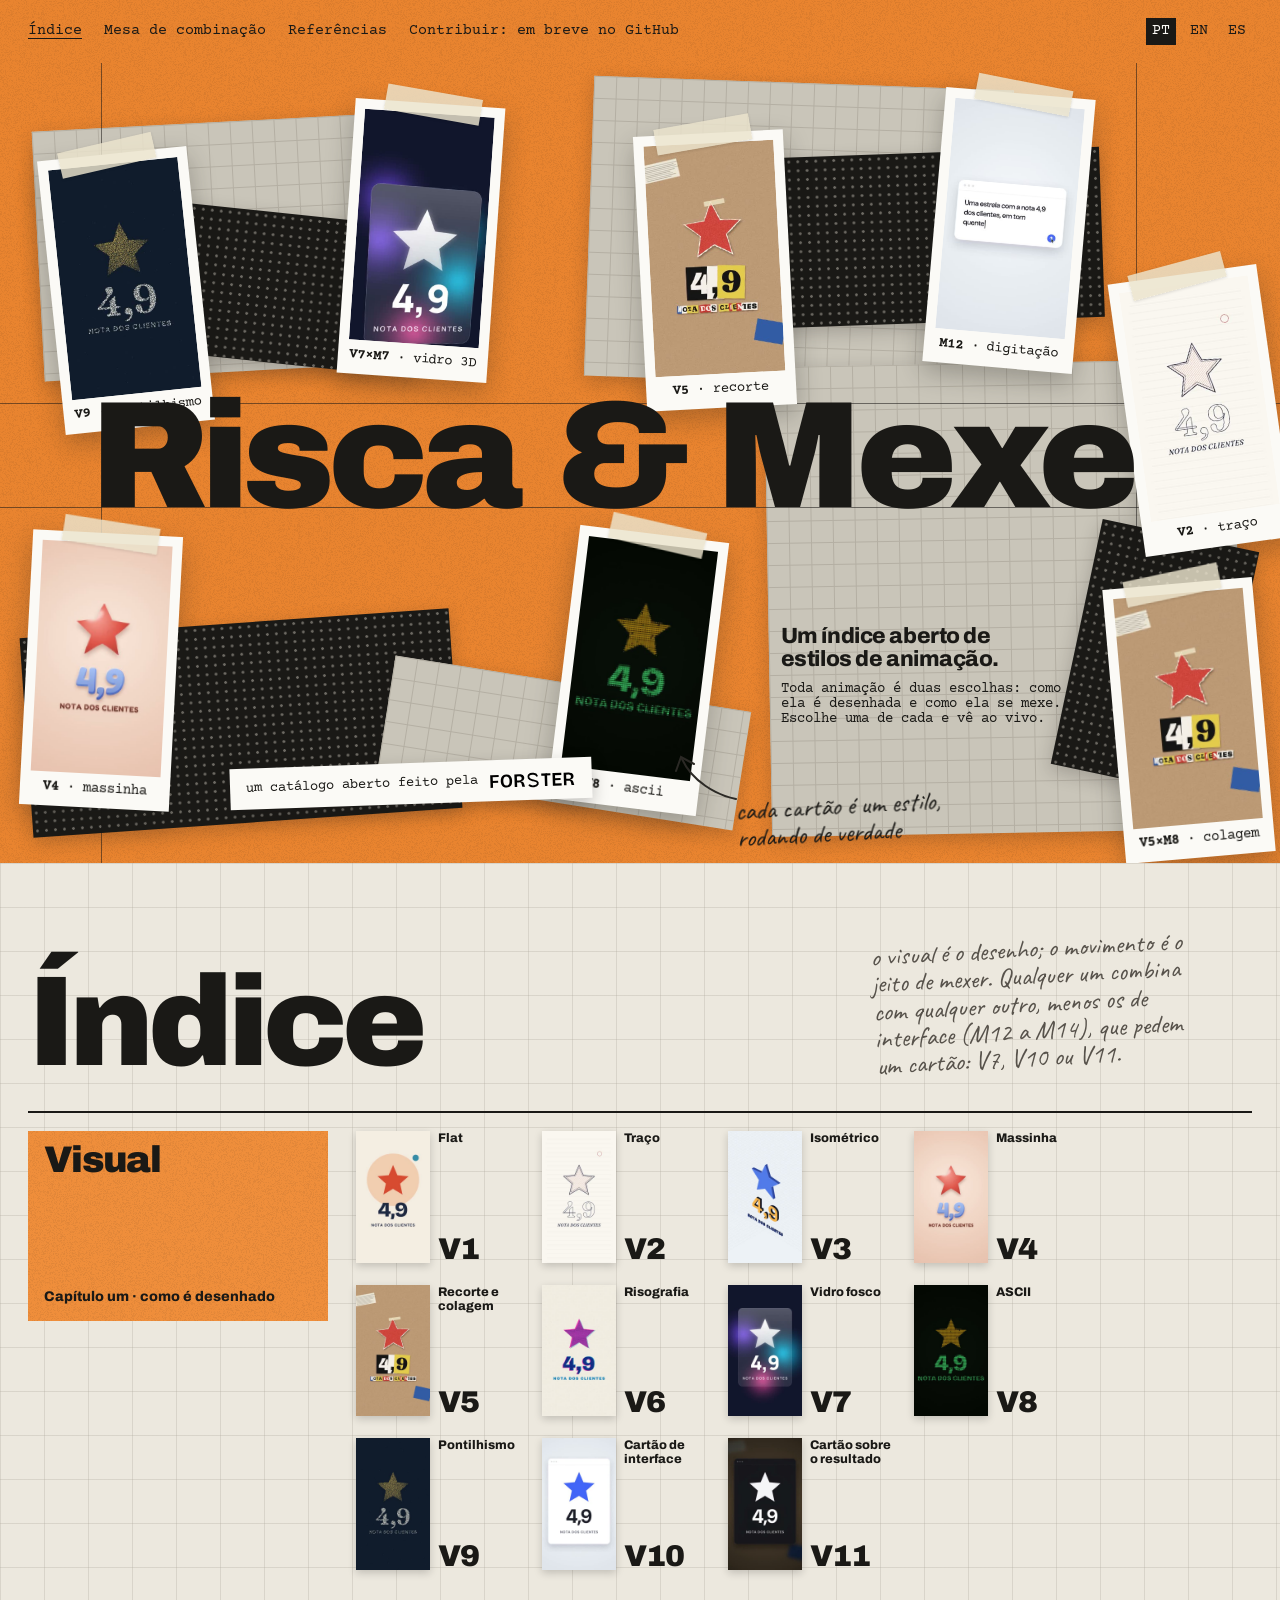
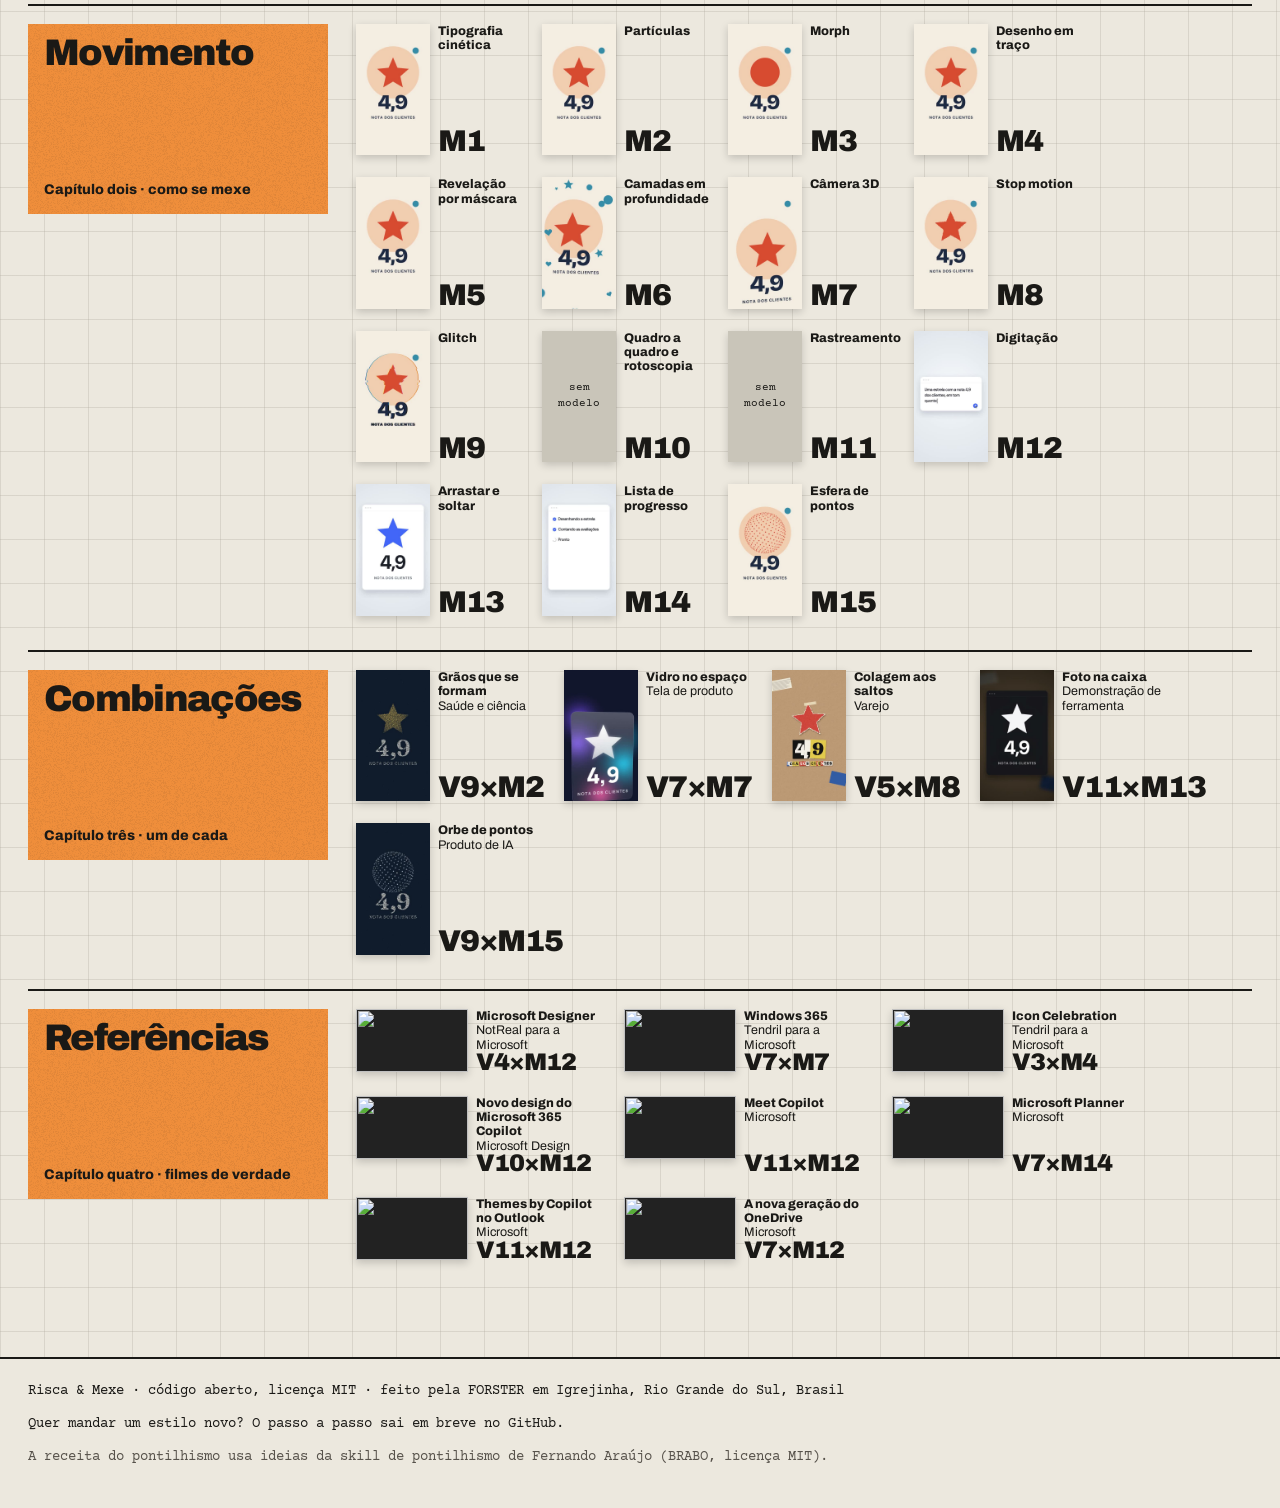
==== index.html @ 5625c89c "Risca & Mexe: primeira versão do site Páginas do Claude Design (índice, item, mesa e referências) na" ====
<!doctype html>
<html lang="pt-BR">
<head>
<meta charset="utf-8">
<meta name="viewport" content="width=device-width, initial-scale=1">
<title>Risca &amp; Mexe</title>
<meta name="description" content="Um índice aberto de estilos de animação. Toda animação são duas escolhas: como ela é desenhada e como ela se mexe. Escolha uma de cada, veja ao vivo e leve a receita para a IA.">
<meta property="og:title" content="Risca &amp; Mexe">
<meta property="og:description" content="Um índice aberto de estilos de animação: escolha como desenhar e como mexer, e veja ao vivo.">
<meta property="og:image" content="https://riscaemexe.com.br/img/compartilhar.jpg">
<meta property="og:type" content="website">
<meta name="twitter:card" content="summary_large_image">
<link rel="icon" href="img/icone.svg" type="image/svg+xml">
<link rel="preconnect" href="https://fonts.googleapis.com">
<link rel="stylesheet" href="https://fonts.googleapis.com/css2?family=Archivo:wdth,wght@62..125,400..900&family=Caveat:wght@500;600&family=Courier+Prime:wght@400;700&display=swap">
<link rel="stylesheet" href="estilo.css">
<script src="textos.js"></script>
<style>
  /* capa: a colagem sobre o papel laranja */
  .capa { position: relative; overflow: hidden; background: var(--laranja-fundo); min-height: 860px; --lp: clamp(104px, 24vw, 150px); --fs: clamp(76px, 11.87vw, 185px); }
  .capa .palco { position: relative; max-width: 1440px; height: 800px; margin: 0 auto; }
  .capa h1 { position: absolute; left: 7%; top: 330px; font-size: var(--fs); z-index: 3; white-space: nowrap; word-spacing: .1em; }
  .capa .sub { position: absolute; left: 61%; top: 540px; width: 280px; font-family: var(--f-titulo); font-weight: 800; font-size: 22px; line-height: 1.08; letter-spacing: -0.02em; z-index: 3; }
  .capa .sub b { display: block; margin-top: 10px; font-family: var(--f-maquina); font-weight: 400; font-size: 14px; letter-spacing: 0; }
  .capa .polaroide { width: 150px; z-index: 2; left: var(--x); top: var(--y); transform: rotate(var(--r)); }
  .capa .polaroide:hover { z-index: 6; }
  .capa .etiqueta { z-index: 4; left: 18%; top: 700px; transform: rotate(-2deg); }
  .capa .etiqueta img { height: 18px; width: auto; }
  .seta { position: absolute; z-index: 4; }
  .capa svg.seta { left: 52.5%; top: 688px; }
  .capa .nota-capa { left: 57.5%; top: 702px; width: 260px; transform: rotate(-3deg); }

  /* índice */
  .indice { position: relative; padding: 72px 28px 96px; }
  .indice .largura { max-width: 1380px; margin: 0 auto; display: grid; gap: 34px; }
  .indice h2 { font-size: clamp(72px, 10vw, 150px); }
  .abertura { display: flex; flex-wrap: wrap; justify-content: space-between; align-items: flex-end; gap: 18px 40px; }
  .abertura .nota { width: 330px; max-width: 100%; margin: 0 4% 6px 0; transform: rotate(-3deg); }
  .capitulo { display: grid; grid-template-columns: 300px 1fr; gap: 28px; align-items: start; border-top: 2px solid var(--tinta); padding-top: 18px; }
  .capitulo .bloco { background: var(--laranja); min-height: 190px; padding: 14px 16px; display: flex; flex-direction: column; justify-content: space-between; position: relative; overflow: hidden; }
  .capitulo .bloco h3 { font-size: 37px; position: relative; }
  .capitulo .bloco span { font-weight: 800; font-size: 14px; position: relative; }
  .miniaturas { display: flex; flex-wrap: wrap; gap: 22px 18px; }
  .mini { display: grid; grid-template-columns: 74px auto; grid-template-rows: auto 1fr; column-gap: 8px; text-decoration: none; width: 168px; }
  .mini .cartaz { grid-row: 1 / 3; position: relative; width: 74px; aspect-ratio: 9 / 16; background: #222; overflow: hidden; box-shadow: 0 3px 8px rgba(0,0,0,.18); }
  .mini .cartaz img, .mini .cartaz video { position: absolute; inset: 0; width: 100%; height: 100%; object-fit: cover; }
  .mini .nome { font-weight: 800; font-size: 12.5px; line-height: 1.15; }
  .mini .n { align-self: end; font-family: var(--f-titulo); font-weight: 900; font-size: 30px; letter-spacing: -0.04em; line-height: .9; }
  .mini.ref .cartaz { background: var(--cinza); display: grid; place-items: center; font-family: var(--f-maquina); font-size: 11px; text-align: center; padding: 4px; }
  .mini.filme { width: 250px; grid-template-columns: 112px minmax(0, 1fr); }
  .mini.filme .cartaz { width: 112px; aspect-ratio: 16 / 9; }
  .mini.filme .n { font-size: 24px; }

  /* celular e tablet: quatro polaroides no alto e o texto em coluna, sem nada por cima de nada */
  @media (max-width: 900px) {
    .capa { min-height: 0; }
    .capa .palco { height: auto; display: flex; flex-direction: column; align-items: flex-start; padding: calc((var(--lp) - 20px) * 16 / 9 + 100px) 20px 52px; }
    .capa .so-largo, .capa svg.seta, .capa .polaroide.extra { display: none; }
    .capa .retalho.pontilhado { margin-top: -70px; }   /* o retalho escuro fica atrás das polaroides, longe da nota a lápis */
    .capa .polaroide { width: var(--lp); left: calc(3% + var(--i) * (94% - var(--lp)) / 3); top: var(--ym); }
    .capa h1, .capa .sub, .capa .etiqueta, .capa .nota-capa { position: relative; left: auto; top: auto; }
    .capa .nota-capa { order: -1; width: auto; max-width: 300px; margin: 0 0 20px; }
    .capa h1 { white-space: normal; font-size: clamp(64px, 17vw, 150px); }
    .capa .sub { width: auto; max-width: 340px; margin: 24px 0 0; }
    .capa .etiqueta { margin-top: 26px; }
    .capitulo { grid-template-columns: 1fr; }
  }
</style>
</head>
<body>

<section class="capa" aria-label="Capa" data-ta="aria-label:capa">
  <div class="grao"></div>
  <header class="topo">
    <nav><a href="index.html" aria-current="page" data-t="navIndice">Índice</a><a href="Mesa.html" data-t="navMesa">Mesa de combinação</a><a href="Referencias.html" data-t="navRefs">Referências</a><span data-t="navContribuir">Contribuir: em breve no GitHub</span></nav>
    <div class="linguas" aria-label="Língua" data-ta="aria-label:lingua"><a href="index.html" hreflang="pt-BR" data-lingua="pt" aria-current="true">PT</a><a href="index.html?lang=en" hreflang="en" data-lingua="en">EN</a><a href="index.html?lang=es" hreflang="es" data-lingua="es">ES</a></div>
  </header>
  <div class="palco" id="colagem">
    <!-- retalhos (os de baixo e as guias ficam só na tela larga) -->
    <div class="retalho quadriculado" style="left:3%;top:60px;width:330px;height:250px;transform:rotate(-3deg)"></div>
    <div class="retalho pontilhado so-largo" style="left:10%;top:150px;width:300px;height:150px;transform:rotate(6deg)"></div>
    <div class="retalho quadriculado" style="left:46%;top:20px;width:420px;height:300px;transform:rotate(2deg)"></div>
    <div class="retalho pontilhado" style="left:58%;top:90px;width:360px;height:170px;transform:rotate(-2deg)"></div>
    <div class="retalho quadriculado so-largo" style="left:60%;top:300px;width:470px;height:470px;transform:rotate(-1deg)"></div>
    <div class="retalho pontilhado so-largo" style="left:2%;top:560px;width:430px;height:200px;transform:rotate(-4deg)"></div>
    <div class="retalho quadriculado so-largo" style="left:30%;top:620px;width:360px;height:120px;transform:rotate(9deg)"></div>
    <div class="retalho pontilhado so-largo" style="left:84%;top:470px;width:160px;height:250px;transform:rotate(12deg)"></div>

    <!-- as guias finas: no alto das maiúsculas, na linha de base e nas duas pontas do título; acompanham o tamanho dele (--fs) -->
    <div class="guia-h so-largo" style="top:calc(330px + .066 * var(--fs))"></div>
    <div class="guia-h so-largo" style="top:calc(330px + .754 * var(--fs))"></div>
    <div class="guia-v so-largo" style="left:calc(7% + .074 * var(--fs))"></div>
    <div class="guia-v so-largo" style="left:calc(7% + 6.8875 * var(--fs))"></div>

    <h1 class="titulo">Risca &amp; Mexe</h1>
    <p class="sub" data-th="sub">Um índice aberto de estilos de animação.<b>Toda animação é duas escolhas: como ela é desenhada e como ela se mexe. Escolhe uma de cada e vê ao vivo.</b></p>

    <div class="etiqueta"><span data-t="etiqueta">um catálogo aberto feito pela</span><img src="img/forster.svg" alt="FORSTER"></div>
    <svg class="seta" width="70" height="60" viewBox="0 0 70 60" fill="none" stroke="#2b2925" stroke-width="2" stroke-linecap="round"><path d="M64 48 C 44 44, 20 30, 10 8"/><path d="M4 20 L 9 6 L 22 13"/></svg>
    <p class="mao seta nota-capa" data-t="notaCapa">cada cartão é um estilo, rodando de verdade</p>
  </div>
</section>

<section class="indice papel-fundo" id="indice" aria-label="Índice" data-ta="aria-label:indice">
  <div class="largura">
    <div class="abertura">
      <h2 class="titulo" data-t="indice">Índice</h2>
      <p class="mao nota" data-t="notaIndice">o visual é o desenho; o movimento é o jeito de mexer. Qualquer um combina com qualquer outro, menos os de interface (M12 a M14), que pedem um cartão: V7, V10 ou V11.</p>
    </div>
    <div class="capitulo">
      <div class="bloco"><div class="grao"></div><h3 class="titulo" data-t="visual">Visual</h3><span data-t="cap1">Capítulo um · como é desenhado</span></div>
      <div class="miniaturas" id="indV"></div>
    </div>
    <div class="capitulo">
      <div class="bloco"><div class="grao"></div><h3 class="titulo" data-t="movimento">Movimento</h3><span data-t="cap2">Capítulo dois · como se mexe</span></div>
      <div class="miniaturas" id="indM"></div>
    </div>
    <div class="capitulo">
      <div class="bloco"><div class="grao"></div><h3 class="titulo" data-t="combinacoes">Combinações</h3><span data-t="cap3">Capítulo três · um de cada</span></div>
      <div class="miniaturas" id="indX"></div>
    </div>
    <div class="capitulo">
      <div class="bloco"><div class="grao"></div><h3 class="titulo" data-t="referencias">Referências</h3><span data-t="cap4">Capítulo quatro · filmes de verdade</span></div>
      <div class="miniaturas" id="indR"></div>
    </div>
  </div>
</section>

<footer class="rodape" id="contribuir">
  <span data-t="rodapeFeito">Risca &amp; Mexe · código aberto, licença MIT · feito pela FORSTER em Igrejinha, Rio Grande do Sul, Brasil</span>
  <span data-t="rodapeEstilo">Quer mandar um estilo novo? O passo a passo sai em breve no GitHub.</span>
  <span class="credito" data-t="rodapeCredito">A receita do pontilhismo usa ideias da skill de pontilhismo de Fernando Araújo (BRABO, licença MIT).</span>
</footer>

<script src="itens.js"></script>
<script src="referencias.js"></script>
<script src="traducoes.js"></script>
<script>
aplicarLingua(LINGUA); aplicarTextos();   // a língua do endereço troca os dados e os textos fixos antes de montar
const { visuais, movimentos, combinacoes } = window.MI;
const calmo = matchMedia('(prefers-reduced-motion: reduce)').matches;   // "reduzir movimento": vídeos parados, mostrando a capa

// polaroides da capa: [arquivo, número, esquerda, topo, giro] (a legenda vem de textos.js, na mesma ordem); no celular ficam só as quatro primeiras, no alto
const CAPA = [
  ['V9_pontilhismo', 'V9', '4%', 90, -6], ['X2_vidro-camera3d', 'V7×M7', '27%', 40, 4],
  ['V5_recorte', 'V5', '50%', 70, -3], ['M12_digitacao', 'M12', '73%', 30, 5],
  ['V2_traco', 'V2', '88%', 210, -8], ['V8_ascii', 'V8', '44%', 470, 7],
  ['X3_recorte-stopmotion', 'V5×M8', '87%', 520, -5], ['V4_massinha', 'V4', '2%', 470, 3],
];
const ALTO_CELULAR = [18, 0, 30, 8];
document.getElementById('colagem').insertAdjacentHTML('beforeend', CAPA.map(([a, n, x, y, r], i) => `
  <div class="polaroide${i > 3 ? ' extra' : ''}" style="--x:${x};--y:${y}px;--r:${r}deg;--i:${i};--ym:${ALTO_CELULAR[i] || 0}px">
    <video src="v/${PASTA}${a}.mp4" poster="capas/${PASTA}${a}.jpg" muted loop playsinline ${calmo ? 'preload="none"' : 'autoplay'}></video>
    <span class="legenda"><b>${n}</b> · ${T.legendasCapa[i]}</span>
    <i class="fita" style="left:${i % 2 ? 30 : 22}px;top:-12px;transform:rotate(${i % 2 ? 6 : -7}deg)"></i>
  </div>`).join(''));

function mini(letra, it, href) {
  if (it.ref) return `<a class="mini ref" href="${href}"><span class="cartaz">${T.semModelo}</span><span class="nome">${it.nome}</span><span class="n">${letra}${it.n}</span></a>`;
  return `<a class="mini" href="${href}"><span class="cartaz"><img src="capas/${PASTA}${it.arq}.jpg" alt="" loading="lazy"></span><span class="nome">${it.nome}</span><span class="n">${letra}${it.n}</span></a>`;
}
document.getElementById('indV').innerHTML = visuais.map(v => mini('V', v, `Item.html?id=V${v.n}`)).join('');
document.getElementById('indM').innerHTML = movimentos.filter(m => m.n > 0).map(m => mini('M', m, `Item.html?id=M${m.n}`)).join('');
document.getElementById('indX').innerHTML = combinacoes.map(x => `
  <a class="mini" href="Mesa.html?v=${x.v}&m=${x.m}" style="width:190px"><span class="cartaz"><img src="capas/${PASTA}${x.arq}.jpg" alt="" loading="lazy"></span>
  <span class="nome">${x.nome}<br><span style="font-weight:400">${x.para}</span></span><span class="n">V${x.v}×M${x.m}</span></a>`).join('');
// capítulo quatro: os filmes de referências.js, cada um levando para a sua folha na página de referências
document.getElementById('indR').innerHTML = ((window.REFS || {}).filmes || []).map((f, i) => `
  <a class="mini filme" href="Referencias.html#filme-${i + 1}"><span class="cartaz"><img src="https://i.ytimg.com/vi/${f.id}/hqdefault.jpg" alt="" loading="lazy"></span>
  <span class="nome">${f.titulo}<br><span style="font-weight:400">${f.autor}</span></span><span class="n">V${f.v}×M${f.m}</span></a>`).join('');

// a miniatura toca o vídeo quando o mouse passa (com "reduzir movimento", fica na capa)
if (!calmo) document.querySelectorAll('.mini:not(.ref):not(.filme)').forEach(a => {
  const img = a.querySelector('img'); if (!img) return;
  const arq = img.getAttribute('src').replace('capas/', 'v/').replace('.jpg', '.mp4');
  a.addEventListener('mouseenter', () => { if (a.querySelector('video')) return; const v = document.createElement('video'); Object.assign(v, { src: arq, muted: true, loop: true, playsInline: true, autoplay: true }); a.querySelector('.cartaz').appendChild(v); });
  a.addEventListener('mouseleave', () => { const v = a.querySelector('video'); if (v) v.remove(); });
});
linkar();
</script>
</body>
</html>
---- estilo.css ----
/* estilo.css — Risca & Mexe
   Linguagem de relatório impresso: papel laranja e papel quadriculado, título preto muito grosso,
   colagem com fita, cartões tipo polaroide e anotações a lápis. Uma aparência só (papel), de propósito. */
:root {
  --laranja: #EF8E3B;
  --laranja-fundo: #E9842F;
  --tinta: #1A1916;
  --papel: #ECE8DE;
  --cinza: #C9C5B9;
  --linha: #B4AFA3;
  --lapis: #57524B;
  --marca: rgba(239, 142, 59, .55);
  --branco: #FBFAF6;
  --f-titulo: "Archivo", "Arial Black", Arial, sans-serif;
  --f-texto: "Archivo", "Helvetica Neue", Arial, sans-serif;
  --f-maquina: "Courier Prime", "Courier New", monospace;
  --f-mao: "Caveat", "Bradley Hand", cursive;
  color-scheme: light;
}
* { box-sizing: border-box; }
html, body { margin: 0; }
body { background: var(--papel); color: var(--tinta); font-family: var(--f-texto); font-size: 16px; line-height: 1.5; font-variation-settings: "wdth" 100; }
a { color: inherit; }
img, video { max-width: 100%; display: block; }
[hidden] { display: none !important; }
/* em inglês ou espanhol, a página espera os textos trocarem (textos.js) para não piscar o português */
html.traduzindo body { visibility: hidden; }

/* texturas */
.grao { position: absolute; inset: 0; background: url(img/grao.png); opacity: .55; mix-blend-mode: multiply; pointer-events: none; }
.quadriculado {
  background-color: var(--cinza);
  background-image: linear-gradient(var(--linha) 1px, transparent 1px), linear-gradient(90deg, var(--linha) 1px, transparent 1px);
  background-size: 22px 22px;
}
.pontilhado { background-color: var(--tinta); background-image: radial-gradient(circle, #6d6a63 1.1px, transparent 1.6px); background-size: 9px 9px; }
.papel-fundo {
  background-color: var(--papel);
  background-image: linear-gradient(rgba(180,175,163,.35) 1px, transparent 1px), linear-gradient(90deg, rgba(180,175,163,.35) 1px, transparent 1px);
  background-size: 44px 44px;
}

/* tipografia */
.titulo { font-family: var(--f-titulo); font-weight: 900; font-variation-settings: "wdth" 100; letter-spacing: -0.045em; line-height: .84; margin: 0; }
.maquina { font-family: var(--f-maquina); }
.mao { font-family: var(--f-mao); color: var(--lapis); font-size: 26px; line-height: 1.05; }
/* anotação sobre o papel laranja: em preto, para dar leitura */
.capa .mao, .mesa .mao, .pagina.laranja .mao { color: var(--tinta); }
.rotulo { font-family: var(--f-texto); font-weight: 800; font-size: 13px; letter-spacing: .02em; }
mark { background: linear-gradient(transparent 12%, var(--marca) 12%, var(--marca) 88%, transparent 88%); color: inherit; padding: 0 .1em; }

/* topo */
.topo { position: relative; z-index: 5; display: flex; justify-content: space-between; align-items: center; gap: 16px; padding: 18px 28px; font-family: var(--f-maquina); font-size: 15px; }
.topo nav { display: flex; gap: 22px; flex-wrap: wrap; }
.topo a { text-decoration: none; }
.topo a:hover, .topo a[aria-current="page"] { text-decoration: underline; text-underline-offset: 4px; }
.linguas { display: flex; gap: 8px; }
.linguas a { padding: 2px 6px; }
.linguas a[aria-current="true"] { background: var(--tinta); color: var(--branco); }

/* colagem */
.polaroide { position: absolute; background: var(--branco); padding: 10px 10px 34px; box-shadow: 0 10px 26px rgba(26,25,22,.28); }
.polaroide video, .polaroide img { width: 100%; aspect-ratio: 9 / 16; object-fit: cover; background: #222; }
.polaroide .legenda { position: absolute; left: 0; right: 0; bottom: 8px; text-align: center; font-family: var(--f-maquina); font-size: 14px; }
.polaroide .num { position: absolute; left: 12px; bottom: 7px; font-family: var(--f-mao); font-size: 20px; color: var(--lapis); }
.fita { position: absolute; width: 96px; height: 26px; background: rgba(236,228,206,.82); box-shadow: 0 1px 3px rgba(0,0,0,.12); }
.retalho { position: absolute; box-shadow: 0 6px 18px rgba(26,25,22,.22); }
.etiqueta { position: absolute; background: var(--branco); padding: 10px 16px; display: flex; align-items: center; gap: 10px; box-shadow: 0 6px 16px rgba(26,25,22,.25); font-family: var(--f-maquina); font-size: 14px; }

/* linhas de construção (as guias finas que atravessam o título) */
.guia-h, .guia-v { position: absolute; background: var(--tinta); opacity: .55; }
.guia-h { height: 1px; left: 0; right: 0; }
.guia-v { width: 1px; top: 0; bottom: 0; }

/* botões e escolhas */
.botao { font-family: var(--f-maquina); font-weight: 700; font-size: 15px; border: 2px solid var(--tinta); background: var(--branco); color: var(--tinta); padding: 10px 18px; cursor: pointer; box-shadow: 4px 4px 0 var(--tinta); text-decoration: none; display: inline-block; }
.botao:hover { transform: translate(-1px, -1px); box-shadow: 5px 5px 0 var(--tinta); }
.botao:focus-visible, a:focus-visible, button:focus-visible { outline: 3px solid var(--laranja); outline-offset: 3px; }

/* rodapé */
.rodape { border-top: 2px solid var(--tinta); padding: 22px 28px 40px; display: flex; flex-wrap: wrap; justify-content: space-between; gap: 12px; font-family: var(--f-maquina); font-size: 14px; }
.rodape .credito { flex-basis: 100%; color: var(--lapis); }

@media (prefers-reduced-motion: reduce) { * { transition: none !important; } }
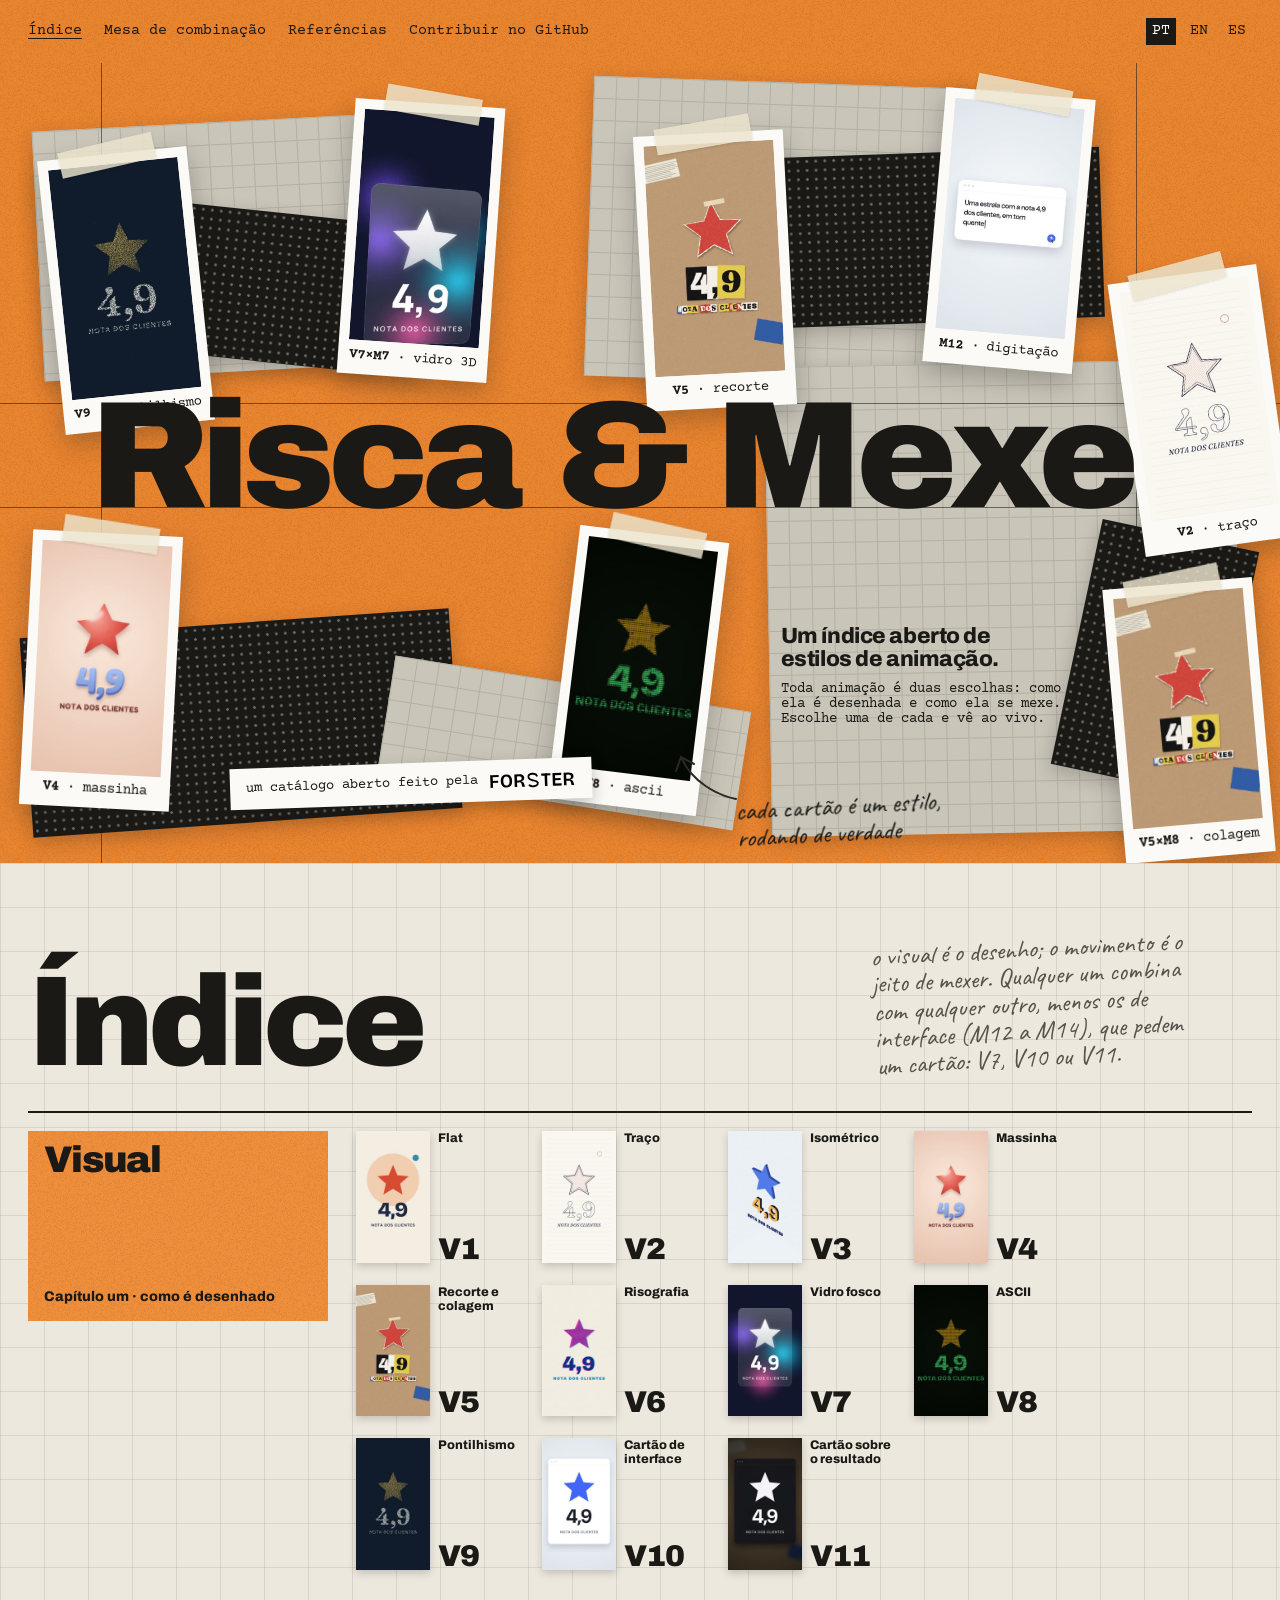
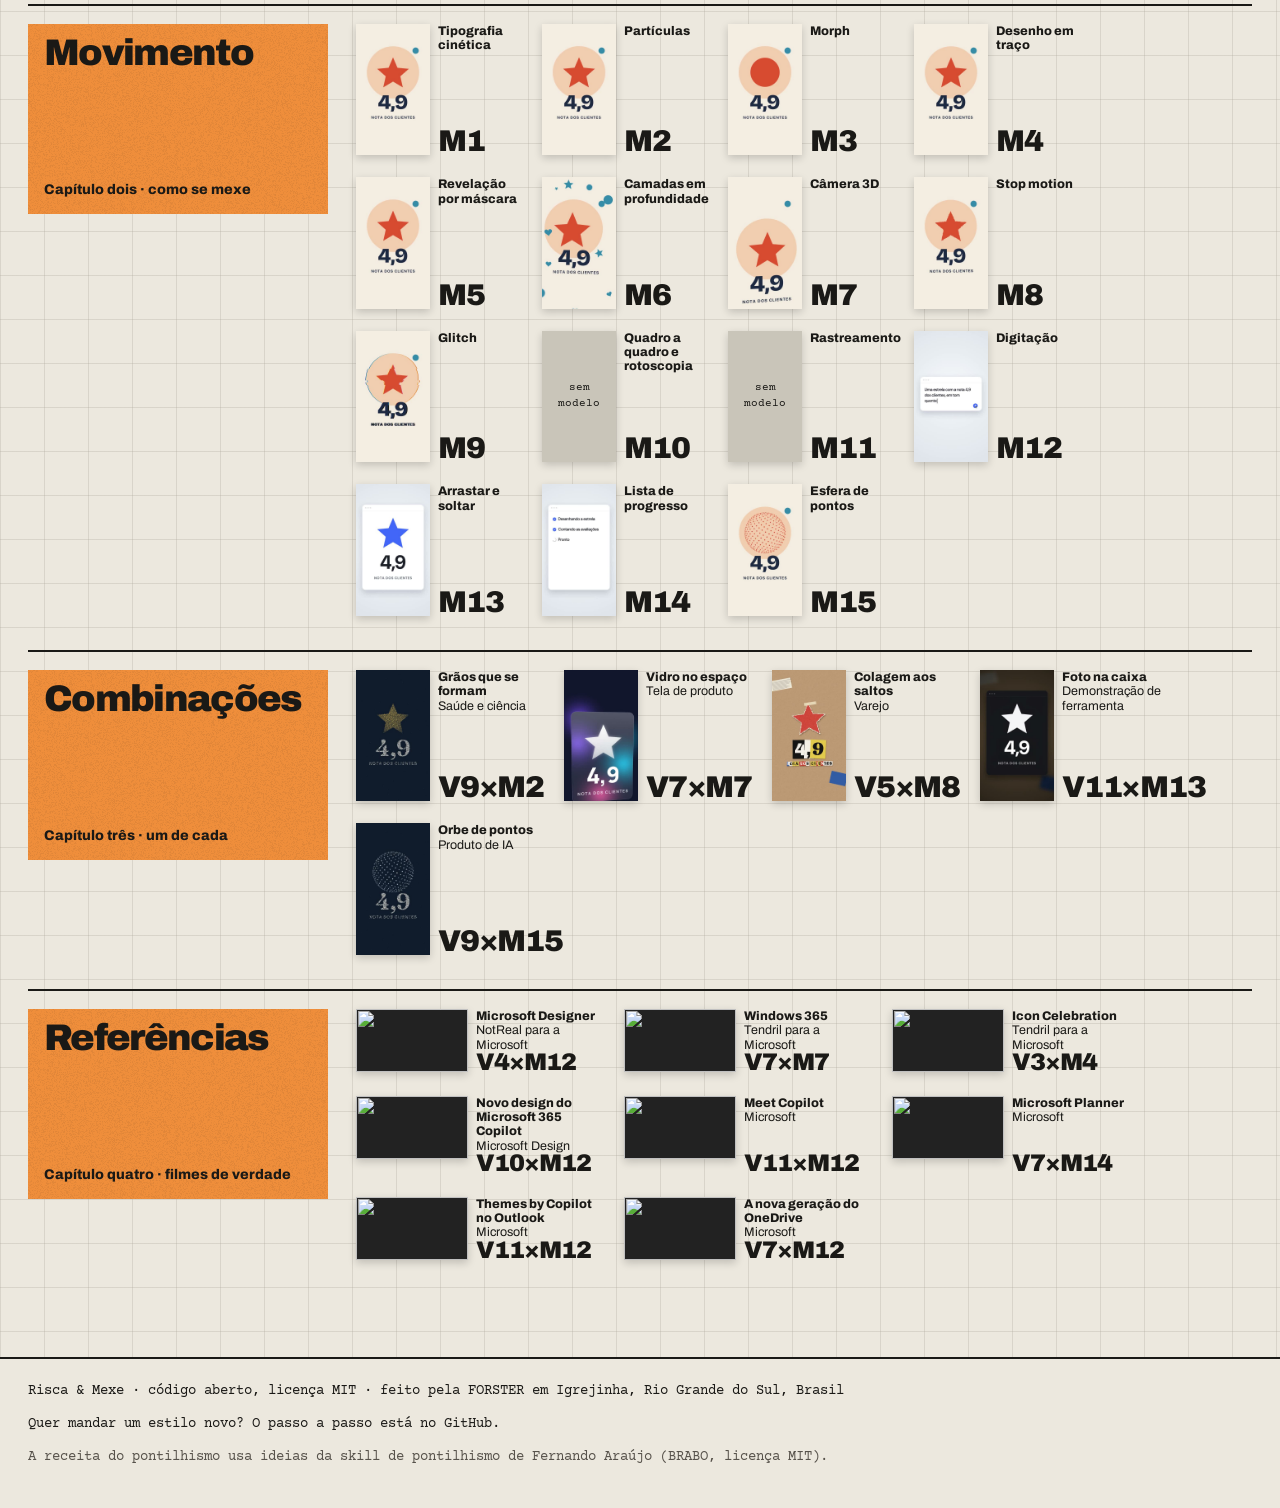
==== commit c41e1458: "Contribuir aponta para o repositório no GitHub Co-Authored-By: Claude Opus 5.5 <noreply@anthropic.co" ====
--- a/index.html
+++ b/index.html
@@ -72,7 +72,7 @@
 <section class="capa" aria-label="Capa" data-ta="aria-label:capa">
   <div class="grao"></div>
   <header class="topo">
-    <nav><a href="index.html" aria-current="page" data-t="navIndice">Índice</a><a href="Mesa.html" data-t="navMesa">Mesa de combinação</a><a href="Referencias.html" data-t="navRefs">Referências</a><span data-t="navContribuir">Contribuir: em breve no GitHub</span></nav>
+    <nav><a href="index.html" aria-current="page" data-t="navIndice">Índice</a><a href="Mesa.html" data-t="navMesa">Mesa de combinação</a><a href="Referencias.html" data-t="navRefs">Referências</a><a href="https://github.com/oiforster/risca-e-mexe" data-t="navContribuir">Contribuir no GitHub</a></nav>
     <div class="linguas" aria-label="Língua" data-ta="aria-label:lingua"><a href="index.html" hreflang="pt-BR" data-lingua="pt" aria-current="true">PT</a><a href="index.html?lang=en" hreflang="en" data-lingua="en">EN</a><a href="index.html?lang=es" hreflang="es" data-lingua="es">ES</a></div>
   </header>
   <div class="palco" id="colagem">
@@ -128,7 +128,7 @@
 
 <footer class="rodape" id="contribuir">
   <span data-t="rodapeFeito">Risca &amp; Mexe · código aberto, licença MIT · feito pela FORSTER em Igrejinha, Rio Grande do Sul, Brasil</span>
-  <span data-t="rodapeEstilo">Quer mandar um estilo novo? O passo a passo sai em breve no GitHub.</span>
+  <span data-t="rodapeEstilo">Quer mandar um estilo novo? O passo a passo está no GitHub.</span>
   <span class="credito" data-t="rodapeCredito">A receita do pontilhismo usa ideias da skill de pontilhismo de Fernando Araújo (BRABO, licença MIT).</span>
 </footer>
 
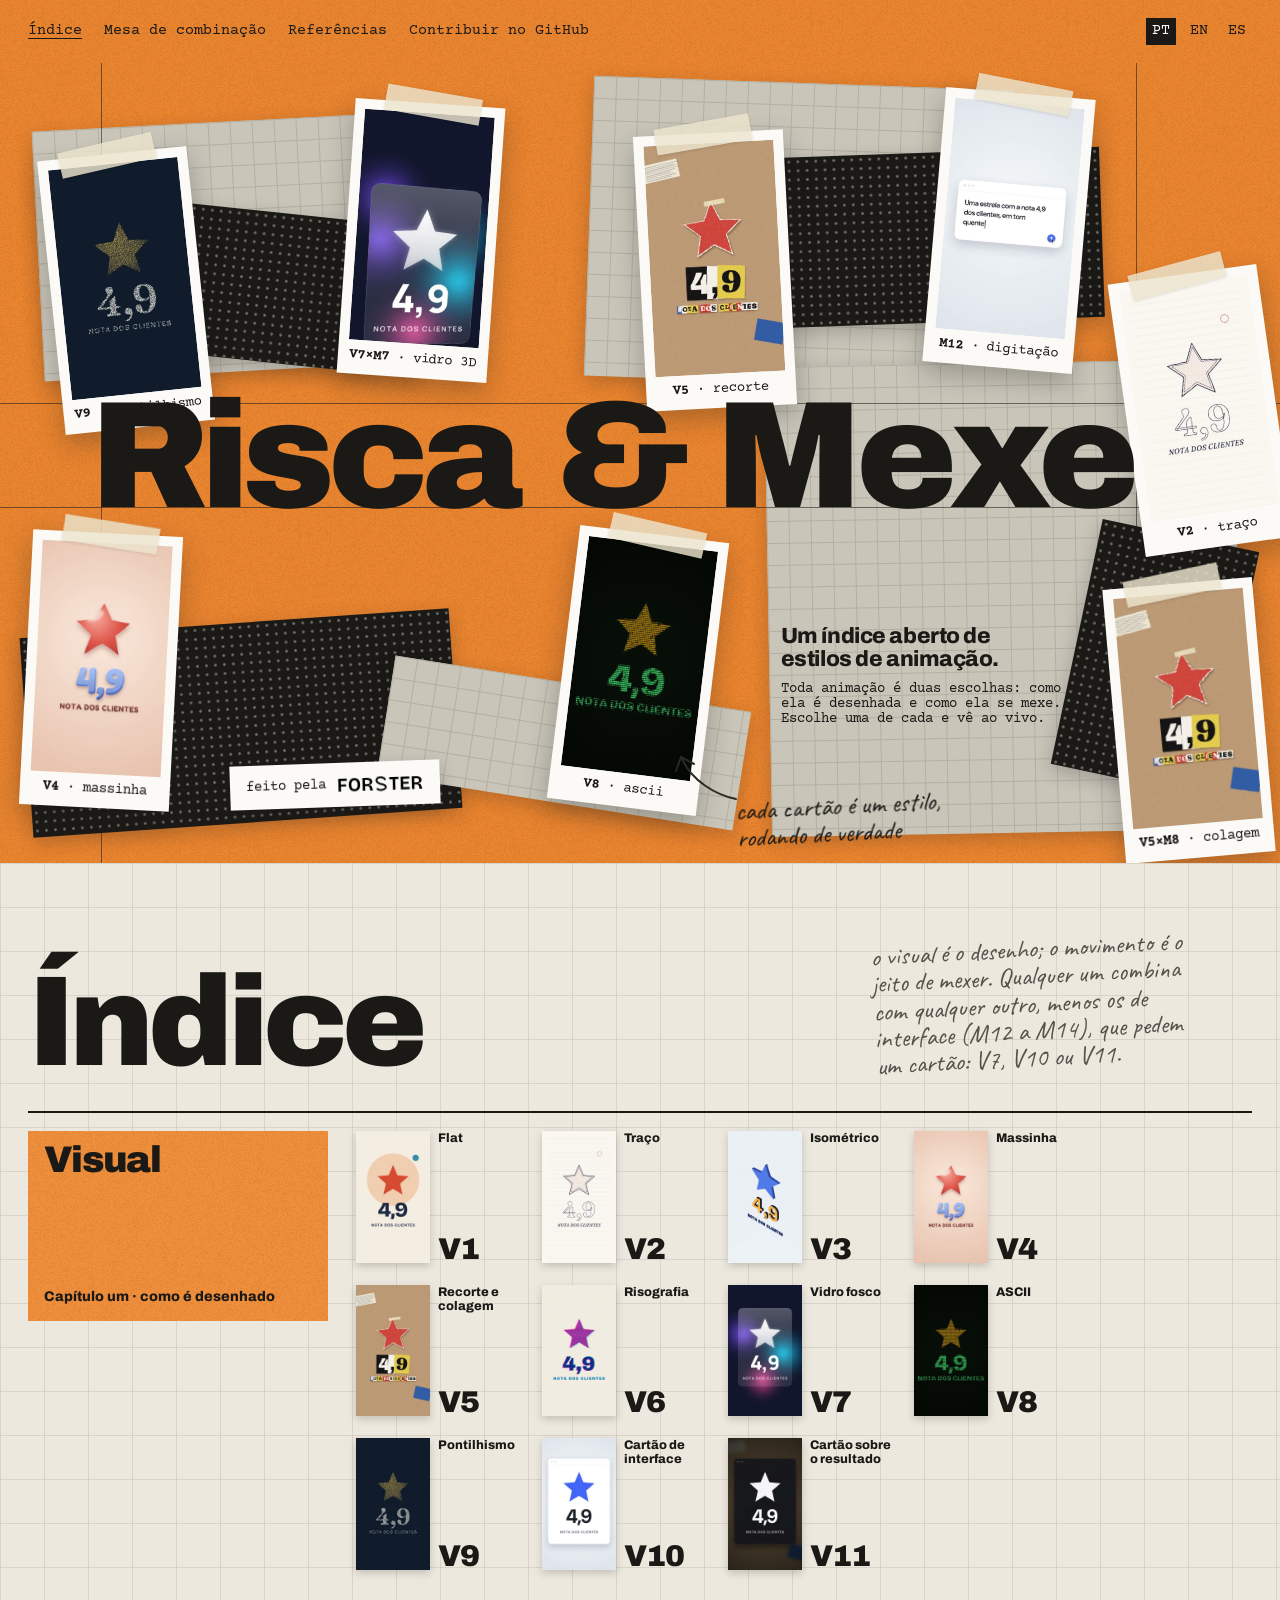
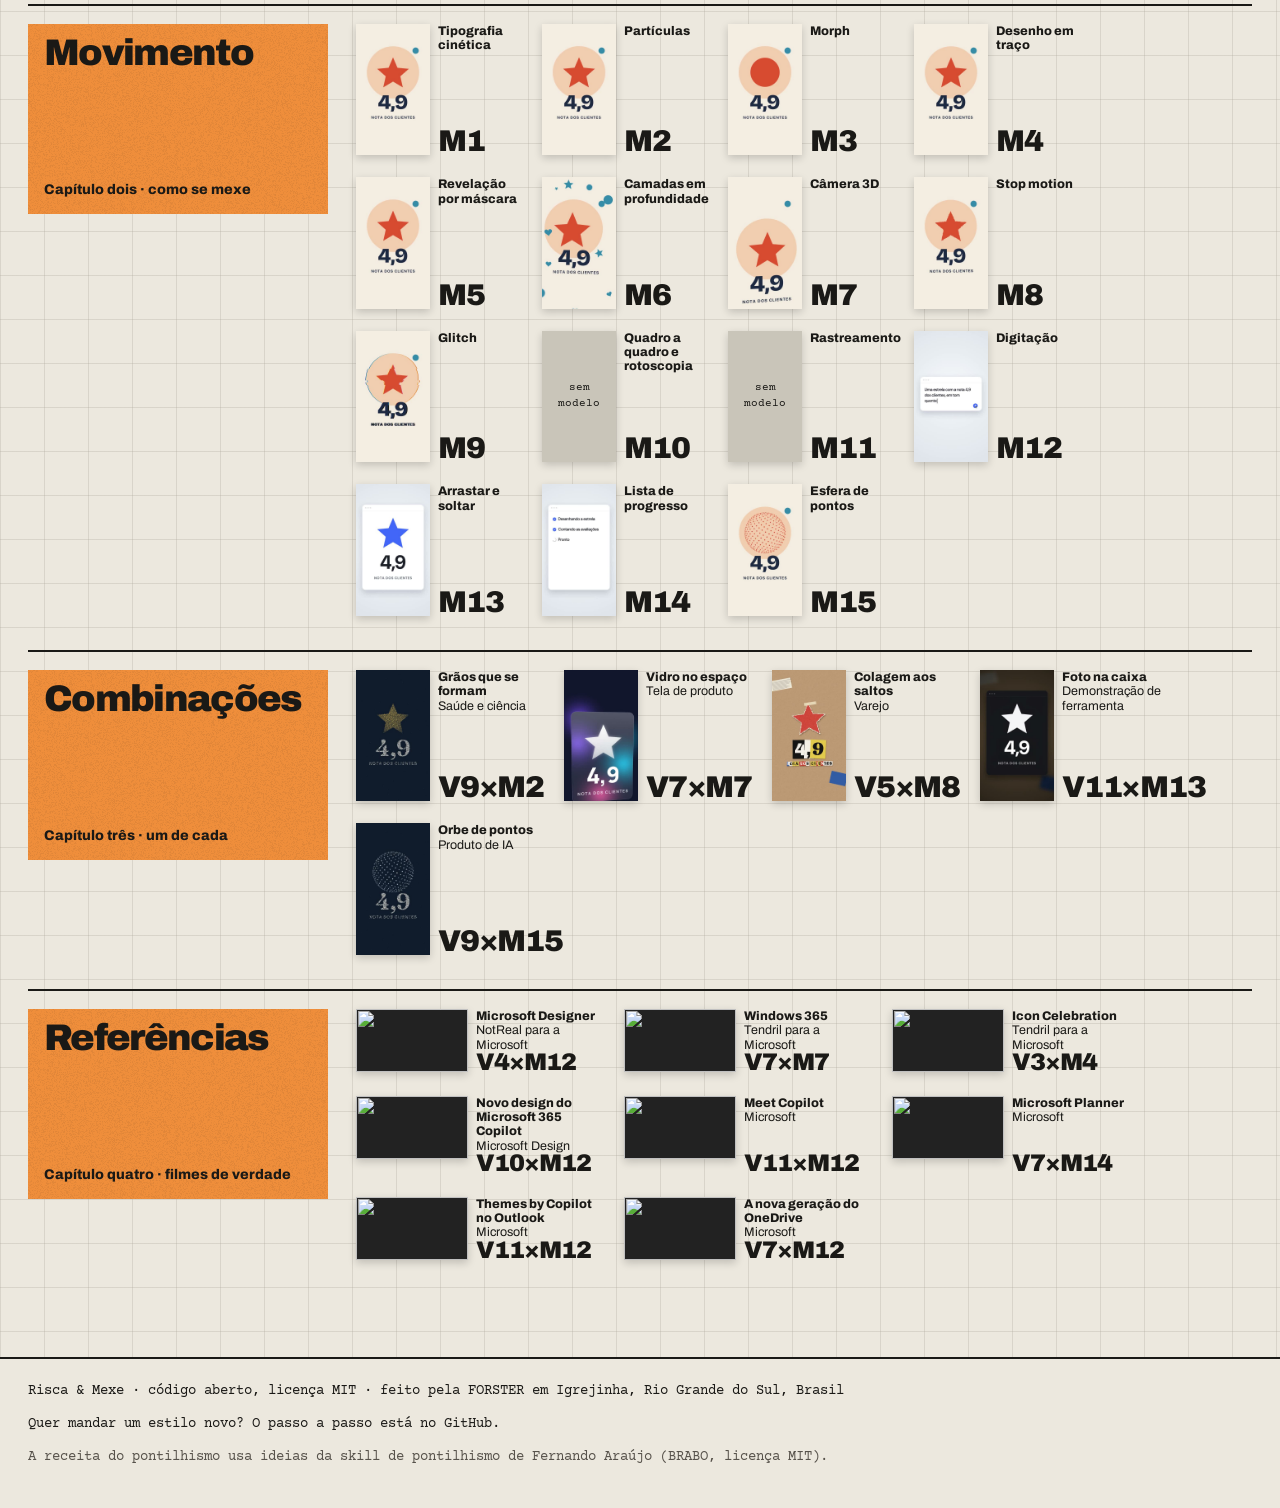
==== commit ddaaca55: "Capa: etiqueta "feito pela FORSTER" numa linha e com link para o Instagram No celular, "um catálogo " ====
--- a/index.html
+++ b/index.html
@@ -1,6 +1,7 @@
 <!doctype html>
 <html lang="pt-BR">
 <head>
+
 <meta charset="utf-8">
 <meta name="viewport" content="width=device-width, initial-scale=1">
 <title>Risca &amp; Mexe</title>
@@ -24,7 +25,7 @@
   .capa .sub b { display: block; margin-top: 10px; font-family: var(--f-maquina); font-weight: 400; font-size: 14px; letter-spacing: 0; }
   .capa .polaroide { width: 150px; z-index: 2; left: var(--x); top: var(--y); transform: rotate(var(--r)); }
   .capa .polaroide:hover { z-index: 6; }
-  .capa .etiqueta { z-index: 4; left: 18%; top: 700px; transform: rotate(-2deg); }
+  .capa .etiqueta { z-index: 4; left: 18%; top: 700px; transform: rotate(-2deg); min-height: 44px; text-decoration: none; }   /* leva ao Instagram da FORSTER */
   .capa .etiqueta img { height: 18px; width: auto; }
   .seta { position: absolute; z-index: 4; }
   .capa svg.seta { left: 52.5%; top: 688px; }
@@ -65,6 +66,44 @@
     .capa .etiqueta { margin-top: 26px; }
     .capitulo { grid-template-columns: 1fr; }
   }
+  /* celular (até 600 px): a colagem mais baixa (polaroides menores, legenda só com o número quando não cabe), para o nome
+     aparecer já na primeira tela, mesmo em 320 px */
+  @media (max-width: 600px) {
+    .capa { --lp: clamp(84px, 22vw, 104px); }
+    .capa .palco { padding-top: calc((var(--lp) - 20px) * 16 / 9 + 86px); }
+    .capa .polaroide { padding-bottom: 30px; }
+    .capa .polaroide .legenda { bottom: 9px; }
+    .capa .nota-capa { font-size: 22px; max-width: 260px; margin-bottom: 14px; }
+    .capa h1 { font-size: clamp(60px, 17vw, 150px); }
+  }
+
+  /* celular (até 600 px): cada item vira um cartão com a miniatura 9:16 na largura do cartão e, embaixo, numa linha só, o número em
+     laranja e o nome; os cartões em grade de duas colunas; o bloco laranja do capítulo vira uma faixa baixa; a nota à mão fica reta,
+     embaixo do título, sem cruzar nada. No computador nada muda. */
+  @media (max-width: 600px) {
+    .indice { padding: 48px 16px 72px; }
+    .indice .largura { gap: 30px; }
+    .abertura { gap: 12px; }
+    .abertura .nota { width: auto; max-width: none; margin: 0; transform: none; font-size: 22px; }
+    .capitulo { gap: 16px; padding-top: 14px; }
+    .capitulo .bloco { min-height: 0; flex-direction: row; flex-wrap: wrap; justify-content: flex-start; align-items: baseline; gap: 2px 12px; padding: 10px 14px 12px; }
+    .capitulo .bloco h3 { font-size: 30px; }
+    .capitulo .bloco span { font-size: 13px; }
+    .miniaturas { display: grid; grid-template-columns: repeat(2, minmax(0, 1fr)); gap: 22px 14px; }
+    .miniaturas .mini, .miniaturas .mini.filme { width: auto !important; grid-template-columns: auto minmax(0, 1fr); grid-template-rows: auto auto; gap: 8px; align-items: start; }
+    /* a altura 9:16 vem do padding em % da largura (não do aspect-ratio): na grade, o aspect-ratio esticava a linha da miniatura em até 17 px */
+    .miniaturas .mini .cartaz, .miniaturas .mini.filme .cartaz { grid-column: 1 / 3; grid-row: 1; align-self: start; width: 100%; height: 0; padding: 177.78% 0 0; aspect-ratio: auto; box-shadow: 0 6px 16px rgba(26,25,22,.2); }
+    .miniaturas .mini.filme .cartaz { padding-top: 56.25%; }   /* filme de verdade: a imagem é larga */
+    .miniaturas .mini.ref .cartaz { display: flex; align-items: center; justify-content: center; padding: 88.89% 10px; font-size: 13px; }
+    .miniaturas .mini .n, .miniaturas .mini.filme .n { grid-column: 1; grid-row: 2; align-self: start; font-size: 22px; line-height: 1; color: var(--laranja); }
+    /* o nome desce 6 px para a linha de base dele bater com a do número (alinhar por baseline na grade esticava a linha da miniatura) */
+    .miniaturas .mini .nome { grid-column: 2; grid-row: 2; align-self: start; padding-top: 6px; font-size: 14px; line-height: 1.2; text-align: left; text-wrap: pretty; overflow-wrap: anywhere; }
+    /* combinações e filmes: o número é comprido (V11×M13), então fica numa linha e o nome na de baixo */
+    .miniaturas .mini.combo, .miniaturas .mini.filme { grid-template-columns: minmax(0, 1fr); grid-template-rows: auto auto auto; gap: 8px 0; }
+    .miniaturas .mini.combo .cartaz, .miniaturas .mini.filme .cartaz { grid-column: 1; }
+    .miniaturas .mini.combo .n, .miniaturas .mini.filme .n { grid-column: 1; grid-row: 2; margin-bottom: -4px; }
+    .miniaturas .mini.combo .nome, .miniaturas .mini.filme .nome { grid-column: 1; grid-row: 3; padding-top: 0; }
+  }
 </style>
 </head>
 <body>
@@ -95,7 +134,7 @@
     <h1 class="titulo">Risca &amp; Mexe</h1>
     <p class="sub" data-th="sub">Um índice aberto de estilos de animação.<b>Toda animação é duas escolhas: como ela é desenhada e como ela se mexe. Escolhe uma de cada e vê ao vivo.</b></p>
 
-    <div class="etiqueta"><span data-t="etiqueta">um catálogo aberto feito pela</span><img src="img/forster.svg" alt="FORSTER"></div>
+    <a class="etiqueta" href="https://www.instagram.com/somosforster/" target="_blank" rel="noopener"><span data-t="etiqueta">feito pela</span><img src="img/forster.svg" alt="FORSTER"></a>
     <svg class="seta" width="70" height="60" viewBox="0 0 70 60" fill="none" stroke="#2b2925" stroke-width="2" stroke-linecap="round"><path d="M64 48 C 44 44, 20 30, 10 8"/><path d="M4 20 L 9 6 L 22 13"/></svg>
     <p class="mao seta nota-capa" data-t="notaCapa">cada cartão é um estilo, rodando de verdade</p>
   </div>
@@ -151,9 +190,10 @@
 document.getElementById('colagem').insertAdjacentHTML('beforeend', CAPA.map(([a, n, x, y, r], i) => `
   <div class="polaroide${i > 3 ? ' extra' : ''}" style="--x:${x};--y:${y}px;--r:${r}deg;--i:${i};--ym:${ALTO_CELULAR[i] || 0}px">
     <video src="v/${PASTA}${a}.mp4" poster="capas/${PASTA}${a}.jpg" muted loop playsinline ${calmo ? 'preload="none"' : 'autoplay'}></video>
-    <span class="legenda"><b>${n}</b> · ${T.legendasCapa[i]}</span>
+    <span class="legenda"><b>${n}</b><span class="resto"> · ${T.legendasCapa[i]}</span></span>
     <i class="fita" style="left:${i % 2 ? 30 : 22}px;top:-12px;transform:rotate(${i % 2 ? 6 : -7}deg)"></i>
   </div>`).join(''));
+ajustarLegendas();
 
 function mini(letra, it, href) {
   if (it.ref) return `<a class="mini ref" href="${href}"><span class="cartaz">${T.semModelo}</span><span class="nome">${it.nome}</span><span class="n">${letra}${it.n}</span></a>`;
@@ -162,7 +202,7 @@
 document.getElementById('indV').innerHTML = visuais.map(v => mini('V', v, `Item.html?id=V${v.n}`)).join('');
 document.getElementById('indM').innerHTML = movimentos.filter(m => m.n > 0).map(m => mini('M', m, `Item.html?id=M${m.n}`)).join('');
 document.getElementById('indX').innerHTML = combinacoes.map(x => `
-  <a class="mini" href="Mesa.html?v=${x.v}&m=${x.m}" style="width:190px"><span class="cartaz"><img src="capas/${PASTA}${x.arq}.jpg" alt="" loading="lazy"></span>
+  <a class="mini combo" href="Mesa.html?v=${x.v}&m=${x.m}" style="width:190px"><span class="cartaz"><img src="capas/${PASTA}${x.arq}.jpg" alt="" loading="lazy"></span>
   <span class="nome">${x.nome}<br><span style="font-weight:400">${x.para}</span></span><span class="n">V${x.v}×M${x.m}</span></a>`).join('');
 // capítulo quatro: os filmes de referências.js, cada um levando para a sua folha na página de referências
 document.getElementById('indR').innerHTML = ((window.REFS || {}).filmes || []).map((f, i) => `
@@ -176,6 +216,18 @@
   a.addEventListener('mouseenter', () => { if (a.querySelector('video')) return; const v = document.createElement('video'); Object.assign(v, { src: arq, muted: true, loop: true, playsInline: true, autoplay: true }); a.querySelector('.cartaz').appendChild(v); });
   a.addEventListener('mouseleave', () => { const v = a.querySelector('video'); if (v) v.remove(); });
 });
+// no celular não há mouse: a miniatura toca enquanto está na tela e para quando sai dela (só até 600 px, sem "reduzir movimento")
+if (!calmo && matchMedia('(hover: none) and (max-width: 600px)').matches && 'IntersectionObserver' in window) {
+  const olho = new IntersectionObserver(es => es.forEach(e => {
+    const a = e.target, v = a.querySelector('video');
+    if (!e.isIntersecting) { if (v) v.remove(); return; }
+    if (v) return;
+    const novo = document.createElement('video'); Object.assign(novo, { src: a.dataset.v, muted: true, loop: true, playsInline: true, autoplay: true });
+    novo.setAttribute('muted', ''); novo.setAttribute('playsinline', ''); a.querySelector('.cartaz').appendChild(novo);
+    const p = novo.play(); if (p && p.catch) p.catch(() => {});
+  }), { rootMargin: '15% 0px' });
+  document.querySelectorAll('.mini:not(.ref):not(.filme)').forEach(a => { const img = a.querySelector('img'); if (!img) return; a.dataset.v = img.getAttribute('src').replace('capas/', 'v/').replace('.jpg', '.mp4'); olho.observe(a); });
+}
 linkar();
 </script>
 </body>
--- a/estilo.css
+++ b/estilo.css
@@ -57,11 +57,28 @@
 .linguas { display: flex; gap: 8px; }
 .linguas a { padding: 2px 6px; }
 .linguas a[aria-current="true"] { background: var(--tinta); color: var(--branco); }
+/* celular: o menu numa linha só (os links numa faixa que rola de lado, PT · EN · ES na ponta direita), 56 px de altura,
+   cada link com 44 px de toque. A letra não muda; no computador nada muda. */
+@media (max-width: 600px) {
+  .topo { height: 56px; gap: 0; padding: 0 6px; }
+  .topo nav { flex: 1 1 0; min-width: 0; flex-wrap: nowrap; gap: 0; overflow-x: auto; scrollbar-width: none; padding-right: 28px; -webkit-mask-image: linear-gradient(90deg, #000 calc(100% - 36px), transparent); mask-image: linear-gradient(90deg, #000 calc(100% - 36px), transparent); }
+  .topo nav::-webkit-scrollbar { display: none; }
+  .topo nav a { flex: none; display: inline-flex; align-items: center; min-height: 44px; padding: 0 10px; white-space: nowrap; }
+  .linguas { flex: none; gap: 0; }
+  .linguas a { display: inline-flex; align-items: center; justify-content: center; min-width: 44px; min-height: 44px; padding: 0; }
+  .linguas a[aria-current="true"] { background: linear-gradient(var(--tinta), var(--tinta)) center / 30px 24px no-repeat; }
+}
 
 /* colagem */
 .polaroide { position: absolute; background: var(--branco); padding: 10px 10px 34px; box-shadow: 0 10px 26px rgba(26,25,22,.28); }
 .polaroide video, .polaroide img { width: 100%; aspect-ratio: 9 / 16; object-fit: cover; background: #222; }
 .polaroide .legenda { position: absolute; left: 0; right: 0; bottom: 8px; text-align: center; font-family: var(--f-maquina); font-size: 14px; }
+/* celular: a legenda da polaroide numa linha só, menor, sem passar da borda nem subir sobre a imagem; se não couber, só o número
+   (ajustarLegendas, em textos.js, esconde o .resto quando o texto não cabe) */
+@media (max-width: 600px) {
+  .polaroide .legenda { left: 8px; right: 8px; white-space: nowrap; overflow: hidden; font-size: 11px; }
+  .polaroide .legenda.so-numero .resto { display: none; }
+}
 .polaroide .num { position: absolute; left: 12px; bottom: 7px; font-family: var(--f-mao); font-size: 20px; color: var(--lapis); }
 .fita { position: absolute; width: 96px; height: 26px; background: rgba(236,228,206,.82); box-shadow: 0 1px 3px rgba(0,0,0,.12); }
 .retalho { position: absolute; box-shadow: 0 6px 18px rgba(26,25,22,.22); }
